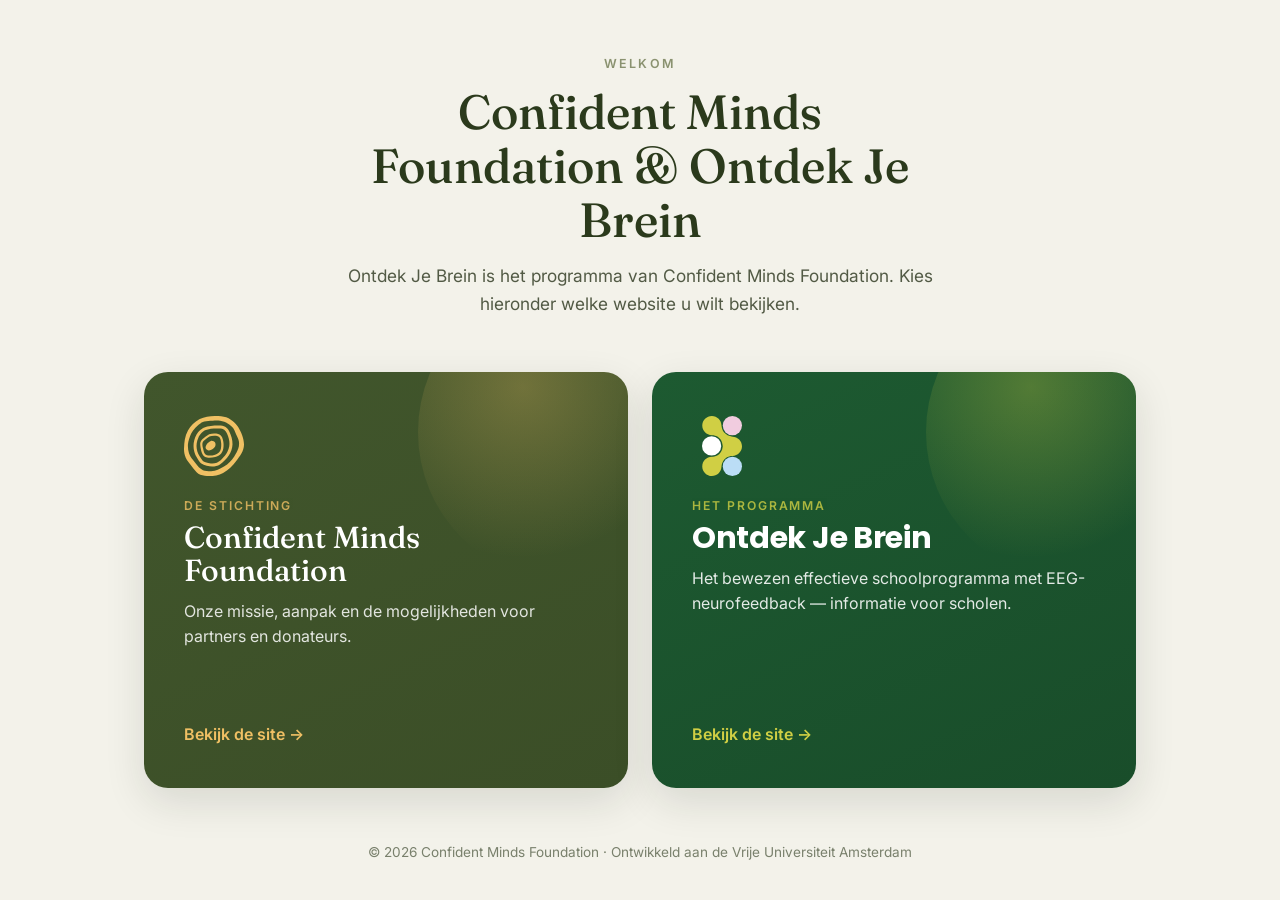
==== index.html @ fd1ac377 "Add files via upload" ====
<!DOCTYPE html>
<html lang="nl">
<head>
  <meta charset="UTF-8" />
  <meta name="viewport" content="width=device-width, initial-scale=1.0" />
  <title>Confident Minds Foundation &amp; Ontdek Je Brein</title>
  <meta name="description" content="Kies een website: Confident Minds Foundation of het programma Ontdek Je Brein." />
  <link rel="preconnect" href="https://fonts.googleapis.com" />
  <link rel="preconnect" href="https://fonts.gstatic.com" crossorigin />
  <link href="https://fonts.googleapis.com/css2?family=Fraunces:opsz,wght@9..144,400;9..144,500&family=Inter:wght@400;500;600;700&family=Poppins:wght@500;600;700&display=swap" rel="stylesheet" />
  <style>
    * { box-sizing: border-box; margin: 0; padding: 0; }
    body { font-family: "Inter", system-ui, sans-serif; background: #f3f2ea; color: #2b3a1c; min-height: 100vh; display: flex; flex-direction: column; }
    .top { text-align: center; padding: 56px 24px 30px; }
    .top .kicker { font-size: 0.78rem; font-weight: 600; letter-spacing: 0.18em; text-transform: uppercase; color: #8a9270; margin-bottom: 14px; }
    .top h1 { font-family: "Fraunces", Georgia, serif; font-weight: 500; font-size: clamp(1.9rem, 4.5vw, 3rem); line-height: 1.12; color: #2b3a1c; max-width: 18ch; margin: 0 auto; }
    .top p { margin: 16px auto 0; max-width: 56ch; color: #525a45; font-size: 1.08rem; line-height: 1.6; }
    .choices { flex: 1; display: grid; grid-template-columns: 1fr 1fr; gap: 24px; max-width: 1040px; width: 100%; margin: 24px auto 0; padding: 0 24px 56px; }
    .choice { position: relative; overflow: hidden; border-radius: 24px; padding: 44px 40px; display: flex; flex-direction: column; min-height: 340px; text-decoration: none; transition: transform .18s ease, box-shadow .18s ease; box-shadow: 0 14px 40px rgba(28,36,23,0.12); }
    .choice:hover { transform: translateY(-5px); box-shadow: 0 22px 56px rgba(28,36,23,0.20); }
    .choice .mark { width: 60px; height: 60px; margin-bottom: 22px; }
    .choice .label { font-size: 0.76rem; font-weight: 600; letter-spacing: 0.16em; text-transform: uppercase; opacity: 0.8; margin-bottom: 8px; }
    .choice h2 { font-size: 1.9rem; line-height: 1.1; margin-bottom: 12px; }
    .choice p { font-size: 1rem; line-height: 1.55; flex: 1; }
    .choice .go { margin-top: 20px; font-weight: 600; display: inline-flex; align-items: center; gap: 8px; }
    .cmf { background: linear-gradient(155deg, #41562c, #3b4e27); color: #fff; }
    .cmf h2 { font-family: "Fraunces", Georgia, serif; font-weight: 500; color: #fff; }
    .cmf p { color: rgba(255,255,255,0.85); }
    .cmf .label, .cmf .go { color: #f0c064; }
    .cmf::after { content:""; position:absolute; right:-90px; top:-90px; width:300px; height:300px; border-radius:50%; background: radial-gradient(circle at 35% 35%, rgba(240,192,100,0.28), transparent 62%); }
    .ojb { background: linear-gradient(155deg, #1d5a31, #194d2a); color: #fff; }
    .ojb h2 { font-family: "Poppins", sans-serif; font-weight: 700; color: #fff; letter-spacing: -0.01em; }
    .ojb p { color: rgba(255,255,255,0.88); }
    .ojb .label, .ojb .go { color: #d0cf44; }
    .ojb::after { content:""; position:absolute; right:-90px; top:-90px; width:300px; height:300px; border-radius:50%; background: radial-gradient(circle at 35% 35%, rgba(208,207,68,0.30), transparent 62%); }
    .choice > * { position: relative; z-index: 2; }
    .foot { text-align: center; padding: 0 24px 40px; color: #79806c; font-size: 0.85rem; }
    @media (max-width: 760px) { .choices { grid-template-columns: 1fr; } }
  </style>
</head>
<body>
  <div class="top">
    <div class="kicker">Welkom</div>
    <h1>Confident Minds Foundation &amp; Ontdek Je Brein</h1>
    <p>Ontdek Je Brein is het programma van Confident Minds Foundation. Kies hieronder welke website u wilt bekijken.</p>
  </div>

  <main class="choices">
    <a class="choice cmf" href="confident-minds-foundation/index.html">
      <svg class="mark" viewBox="0 0 71.9 71.9" fill="#f0c064" xmlns="http://www.w3.org/2000/svg" aria-hidden="true"><path d="M32.2,29.95c-2.37.94-4.37,2.74-5.54,4.97-.67,1.28-1.06,2.82-.48,4.14.59,1.34,2.11,2.14,3.6,2.19s2.93-.53,4.19-1.31c1.38-.86,2.62-2,3.31-3.45s.76-3.24-.07-4.62-3.47-2.47-5-1.92"/><path d="M29.66,22.06c-2.78,1.57-5.41,3.45-7.71,5.66-2.33,2.24-2.8,4.5-2.41,7.63.67,5.29,1.58,13.34,8.08,14.51,3.15.56,6.64.06,9.71-.75,2.76-.73,5.46-1.85,7.25-4.14,3.44-4.4,3.41-11.75,1.97-16.86-.83-2.95-2.33-5.64-5.52-6.44-3.77-.94-7.2-.7-10.94.22-1.7.42-1.62,3.01.08,2.59,3.24-.8,7.12-1.18,10.38-.17,3.14.97,3.8,5.4,3.99,8.18.2,2.81.13,5.9-.87,8.57-1.1,2.94-3.46,4.42-6.42,5.28s-6.7,1.62-9.76.75c-3.19-.91-3.83-4.72-4.46-7.48-.7-3.07-1.99-7.11.46-9.64,2.17-2.25,5-4.19,7.72-5.72,1.52-.86-.03-3.05-1.55-2.19h0Z"/><path d="M25.78,13.39c-9.42,2.22-14.31,13.78-14.36,22.43-.03,5,1.45,9.73,3.99,14.03,1.33,2.25,2.83,5.03,4.9,6.7,1.89,1.53,4.57,2.41,6.91,3.01,5.24,1.36,11.18,1.37,15.86-1.59,4.21-2.67,7.87-6.41,10.56-10.56,2.64-4.07,4.34-8.8,4.48-13.65.15-5.09-1.47-10.47-3.72-15.02-1.07-2.17-2.55-4.23-4.58-5.61-2.42-1.65-5.25-1.77-8.1-1.78-6.2-.02-12.37.23-18.12,2.74-2.13.93-.47,3.98,1.64,3.05,4.32-1.89,9.29-2.16,13.96-2.21,2.1-.02,4.4-.25,6.45.23,1.97.45,3.42,1.79,4.5,3.42,2.23,3.38,3.6,7.8,4.16,11.76.6,4.22-.24,8.54-2.13,12.35-1.78,3.59-4.31,6.75-7.32,9.43-1.64,1.46-3.47,2.96-5.52,3.82-2.23.94-4.76,1.03-7.15.86-2.21-.16-4.4-.68-6.48-1.46-1.04-.39-2.17-.83-3.05-1.51-1.02-.79-1.68-2.01-2.39-3.06-2.42-3.61-4.46-7.39-5.04-11.74-.57-4.28.08-8.77,1.87-12.71,1.83-4.04,5.8-8.93,10.39-10,2.27-.53.56-3.45-1.71-2.92h0Z"/><path d="M19.72,3.28l-1.42.74c-5.58,3.49-10.23,7.61-13.54,13.31C.97,23.86.29,31.43.02,38.82c-.14,3.87.4,7.56,2.07,11.08,1.51,3.19,3.85,5.94,6.01,8.73,2.28,2.95,4.41,6.19,7.02,8.88s6,3.82,9.71,4.15c7.48.68,15.32.01,22.03-3.49,6.44-3.36,11.39-8.75,15.74-14.39s9.21-11.72,9.3-19.41c.09-7.39-3.31-14.89-6.99-21.17-2.13-3.65-5.44-6.23-8.82-8.71S48.79.76,44.46.36C36.11-.43,26.48-.17,18.88,3.69c-4.15,2.1-1.83,5.93,2.38,3.95,3.2-1.51,13.95-2.43,19.88-2.21,2.79.1,6.67,1.22,9.23,2.43,2.66,1.25,5.3,3.43,7.39,5.46,2.18,2.12,3.64,6.41,4.92,9.1,1.38,2.89,2.48,4.73,3.08,7.88.5,2.61.22,5.96-.62,8.49-.95,2.89-3.16,7.26-4.92,9.7-3.39,4.69-6.77,9.1-12.31,12.13-5.49,3.01-9.16,5.42-15.39,5.46-2.7.02-7.33-.06-9.85-1.21-2.26-1.03-4.71-2.98-6.16-4.85-2.02-2.62-4.25-5.18-6.16-7.88-1.6-2.27-3.41-4.61-4.31-7.28-1.23-3.64-1.58-7.99-1.23-11.52.31-3.16,2.28-9.25,3.69-12.13,2.67-5.42,7.63-10.35,12.75-13.55"/></svg>
      <div class="label">De stichting</div>
      <h2>Confident Minds Foundation</h2>
      <p>Onze missie, aanpak en de mogelijkheden voor partners en donateurs.</p>
      <span class="go">Bekijk de site →</span>
    </a>

    <a class="choice ojb" href="ontdek-je-brein/index.html">
      <svg class="mark" viewBox="0 0 48 72" xmlns="http://www.w3.org/2000/svg" aria-hidden="true"><path fill="#d0cf44" d="M48,36.33c0,6.33-5.11,11.48-11.43,11.53-.02,0-.04,0-.06,0-.05,0-.13,0-.23,0-1.85,0-11.81.63-12.92,13.29-.36,6.05-5.37,10.84-11.52,10.84S.31,66.83.31,60.46s5.16-11.54,11.53-11.54c.13,0,.26,0,.39.01,1.97-.09,11.45-1.12,12.69-12.41,0,0,0,.01,0,.02,0-.07,0-.14,0-.22-.83-12.87-11.2-13.27-12.85-13.26-.08,0-.15,0-.23,0C5.47,23.08.31,17.91.31,11.54S5.47,0,11.84,0s11.54,5.17,11.54,11.54c1.08,12.63,13.08,13.25,13.08,13.25,6.37,0,11.54,5.17,11.54,11.54Z"/><circle fill="#bbddf6" cx="36.46" cy="60.46" r="11.54"/><circle fill="#f1ccdf" cx="36.46" cy="11.54" r="11.54"/><circle fill="#ffffff" cx="11.54" cy="35.88" r="11.54"/></svg>
      <div class="label">Het programma</div>
      <h2>Ontdek Je Brein</h2>
      <p>Het bewezen effectieve schoolprogramma met EEG-neurofeedback — informatie voor scholen.</p>
      <span class="go">Bekijk de site →</span>
    </a>
  </main>

  <div class="foot">© 2026 Confident Minds Foundation · Ontwikkeld aan de Vrije Universiteit Amsterdam</div>
</body>
</html>
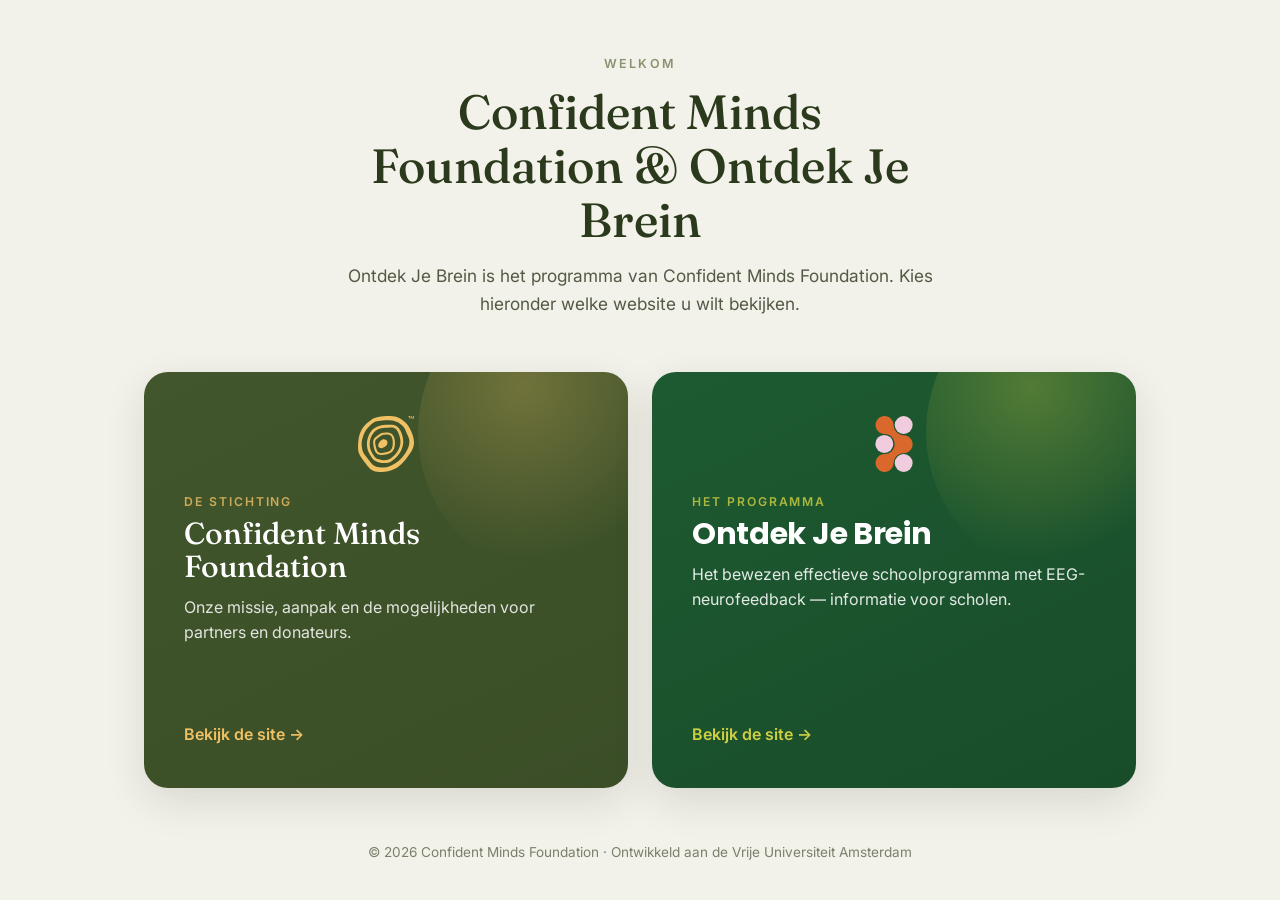
==== commit 24631381: "Add files via upload" ====
--- a/index.html
+++ b/index.html
@@ -18,7 +18,7 @@
     .choices { flex: 1; display: grid; grid-template-columns: 1fr 1fr; gap: 24px; max-width: 1040px; width: 100%; margin: 24px auto 0; padding: 0 24px 56px; }
     .choice { position: relative; overflow: hidden; border-radius: 24px; padding: 44px 40px; display: flex; flex-direction: column; min-height: 340px; text-decoration: none; transition: transform .18s ease, box-shadow .18s ease; box-shadow: 0 14px 40px rgba(28,36,23,0.12); }
     .choice:hover { transform: translateY(-5px); box-shadow: 0 22px 56px rgba(28,36,23,0.20); }
-    .choice .mark { width: 60px; height: 60px; margin-bottom: 22px; }
+    .choice .mark { height: 56px; width: auto; margin-bottom: 22px; }
     .choice .label { font-size: 0.76rem; font-weight: 600; letter-spacing: 0.16em; text-transform: uppercase; opacity: 0.8; margin-bottom: 8px; }
     .choice h2 { font-size: 1.9rem; line-height: 1.1; margin-bottom: 12px; }
     .choice p { font-size: 1rem; line-height: 1.55; flex: 1; }
@@ -47,7 +47,7 @@
 
   <main class="choices">
     <a class="choice cmf" href="confident-minds-foundation/index.html">
-      <svg class="mark" viewBox="0 0 71.9 71.9" fill="#f0c064" xmlns="http://www.w3.org/2000/svg" aria-hidden="true"><path d="M32.2,29.95c-2.37.94-4.37,2.74-5.54,4.97-.67,1.28-1.06,2.82-.48,4.14.59,1.34,2.11,2.14,3.6,2.19s2.93-.53,4.19-1.31c1.38-.86,2.62-2,3.31-3.45s.76-3.24-.07-4.62-3.47-2.47-5-1.92"/><path d="M29.66,22.06c-2.78,1.57-5.41,3.45-7.71,5.66-2.33,2.24-2.8,4.5-2.41,7.63.67,5.29,1.58,13.34,8.08,14.51,3.15.56,6.64.06,9.71-.75,2.76-.73,5.46-1.85,7.25-4.14,3.44-4.4,3.41-11.75,1.97-16.86-.83-2.95-2.33-5.64-5.52-6.44-3.77-.94-7.2-.7-10.94.22-1.7.42-1.62,3.01.08,2.59,3.24-.8,7.12-1.18,10.38-.17,3.14.97,3.8,5.4,3.99,8.18.2,2.81.13,5.9-.87,8.57-1.1,2.94-3.46,4.42-6.42,5.28s-6.7,1.62-9.76.75c-3.19-.91-3.83-4.72-4.46-7.48-.7-3.07-1.99-7.11.46-9.64,2.17-2.25,5-4.19,7.72-5.72,1.52-.86-.03-3.05-1.55-2.19h0Z"/><path d="M25.78,13.39c-9.42,2.22-14.31,13.78-14.36,22.43-.03,5,1.45,9.73,3.99,14.03,1.33,2.25,2.83,5.03,4.9,6.7,1.89,1.53,4.57,2.41,6.91,3.01,5.24,1.36,11.18,1.37,15.86-1.59,4.21-2.67,7.87-6.41,10.56-10.56,2.64-4.07,4.34-8.8,4.48-13.65.15-5.09-1.47-10.47-3.72-15.02-1.07-2.17-2.55-4.23-4.58-5.61-2.42-1.65-5.25-1.77-8.1-1.78-6.2-.02-12.37.23-18.12,2.74-2.13.93-.47,3.98,1.64,3.05,4.32-1.89,9.29-2.16,13.96-2.21,2.1-.02,4.4-.25,6.45.23,1.97.45,3.42,1.79,4.5,3.42,2.23,3.38,3.6,7.8,4.16,11.76.6,4.22-.24,8.54-2.13,12.35-1.78,3.59-4.31,6.75-7.32,9.43-1.64,1.46-3.47,2.96-5.52,3.82-2.23.94-4.76,1.03-7.15.86-2.21-.16-4.4-.68-6.48-1.46-1.04-.39-2.17-.83-3.05-1.51-1.02-.79-1.68-2.01-2.39-3.06-2.42-3.61-4.46-7.39-5.04-11.74-.57-4.28.08-8.77,1.87-12.71,1.83-4.04,5.8-8.93,10.39-10,2.27-.53.56-3.45-1.71-2.92h0Z"/><path d="M19.72,3.28l-1.42.74c-5.58,3.49-10.23,7.61-13.54,13.31C.97,23.86.29,31.43.02,38.82c-.14,3.87.4,7.56,2.07,11.08,1.51,3.19,3.85,5.94,6.01,8.73,2.28,2.95,4.41,6.19,7.02,8.88s6,3.82,9.71,4.15c7.48.68,15.32.01,22.03-3.49,6.44-3.36,11.39-8.75,15.74-14.39s9.21-11.72,9.3-19.41c.09-7.39-3.31-14.89-6.99-21.17-2.13-3.65-5.44-6.23-8.82-8.71S48.79.76,44.46.36C36.11-.43,26.48-.17,18.88,3.69c-4.15,2.1-1.83,5.93,2.38,3.95,3.2-1.51,13.95-2.43,19.88-2.21,2.79.1,6.67,1.22,9.23,2.43,2.66,1.25,5.3,3.43,7.39,5.46,2.18,2.12,3.64,6.41,4.92,9.1,1.38,2.89,2.48,4.73,3.08,7.88.5,2.61.22,5.96-.62,8.49-.95,2.89-3.16,7.26-4.92,9.7-3.39,4.69-6.77,9.1-12.31,12.13-5.49,3.01-9.16,5.42-15.39,5.46-2.7.02-7.33-.06-9.85-1.21-2.26-1.03-4.71-2.98-6.16-4.85-2.02-2.62-4.25-5.18-6.16-7.88-1.6-2.27-3.41-4.61-4.31-7.28-1.23-3.64-1.58-7.99-1.23-11.52.31-3.16,2.28-9.25,3.69-12.13,2.67-5.42,7.63-10.35,12.75-13.55"/></svg>
+      <img class="mark" src="confident-minds-foundation/assets/cmf-icon-yellow.svg" alt="Confident Minds Foundation" />
       <div class="label">De stichting</div>
       <h2>Confident Minds Foundation</h2>
       <p>Onze missie, aanpak en de mogelijkheden voor partners en donateurs.</p>
@@ -55,7 +55,7 @@
     </a>
 
     <a class="choice ojb" href="ontdek-je-brein/index.html">
-      <svg class="mark" viewBox="0 0 48 72" xmlns="http://www.w3.org/2000/svg" aria-hidden="true"><path fill="#d0cf44" d="M48,36.33c0,6.33-5.11,11.48-11.43,11.53-.02,0-.04,0-.06,0-.05,0-.13,0-.23,0-1.85,0-11.81.63-12.92,13.29-.36,6.05-5.37,10.84-11.52,10.84S.31,66.83.31,60.46s5.16-11.54,11.53-11.54c.13,0,.26,0,.39.01,1.97-.09,11.45-1.12,12.69-12.41,0,0,0,.01,0,.02,0-.07,0-.14,0-.22-.83-12.87-11.2-13.27-12.85-13.26-.08,0-.15,0-.23,0C5.47,23.08.31,17.91.31,11.54S5.47,0,11.84,0s11.54,5.17,11.54,11.54c1.08,12.63,13.08,13.25,13.08,13.25,6.37,0,11.54,5.17,11.54,11.54Z"/><circle fill="#bbddf6" cx="36.46" cy="60.46" r="11.54"/><circle fill="#f1ccdf" cx="36.46" cy="11.54" r="11.54"/><circle fill="#ffffff" cx="11.54" cy="35.88" r="11.54"/></svg>
+      <img class="mark" src="ontdek-je-brein/assets/ojb-trefoil-bright.svg" alt="Ontdek Je Brein" />
       <div class="label">Het programma</div>
       <h2>Ontdek Je Brein</h2>
       <p>Het bewezen effectieve schoolprogramma met EEG-neurofeedback — informatie voor scholen.</p>
